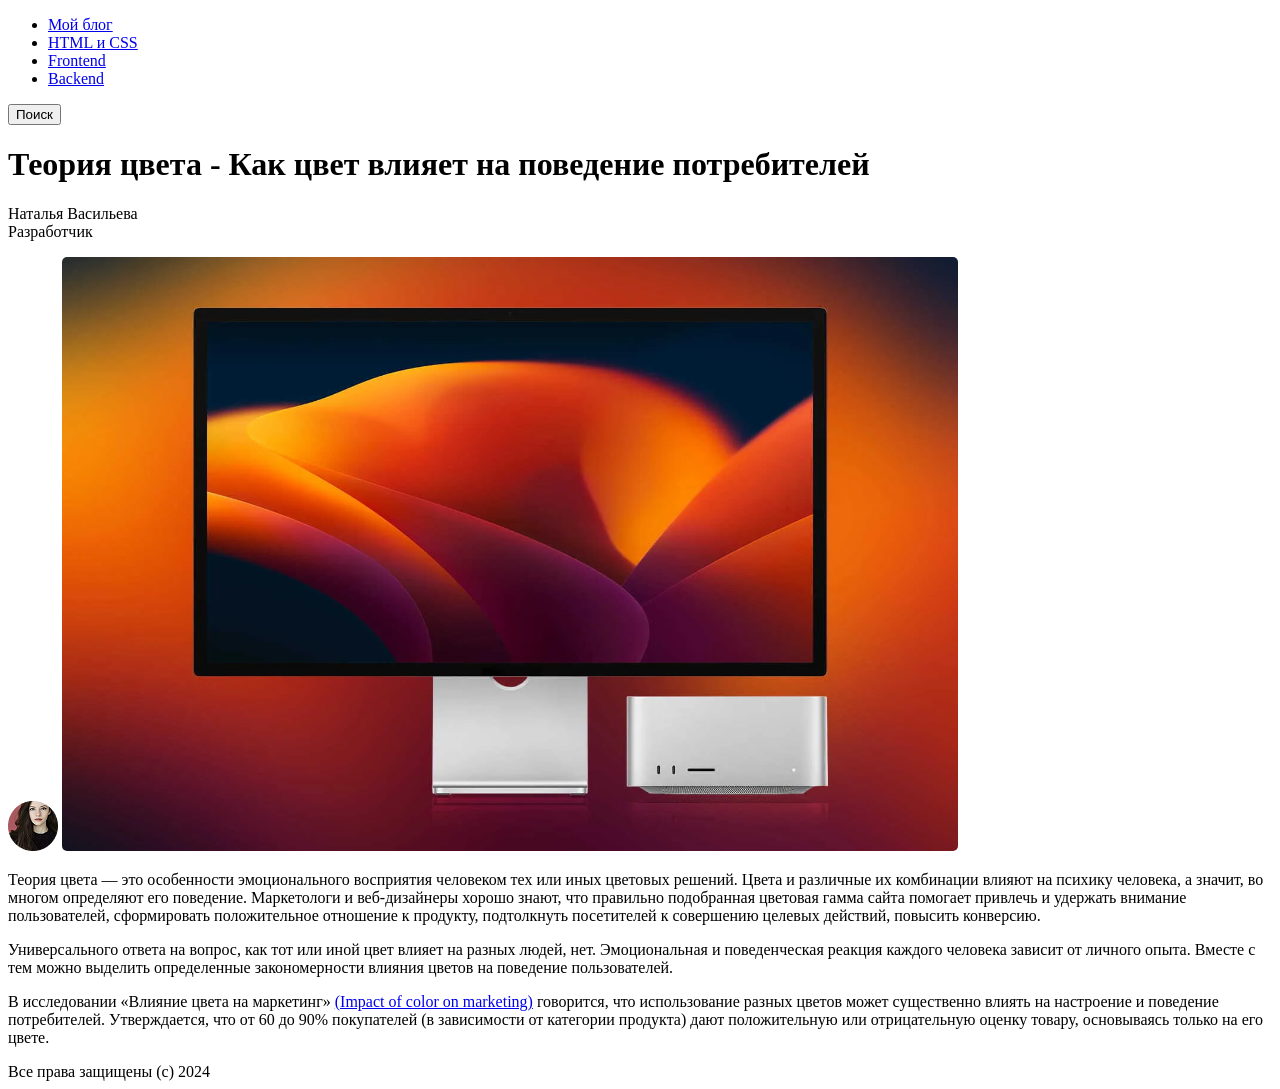
==== index.html @ 22375466 "Разбил текст на секции" ====
<!DOCTYPE html>
<html lang="en">
<head>
    <meta charset="UTF-8">
    <meta name="viewport" content="width=device-width, initial-scale=1.0">
    <title>Теория цвета</title>
</head>
<body>
  <header>
    <nav>
    <ul>
        <li><a href="#">Мой блог</a></li>
        <li><a href="#">HTML и CSS</a></li>
        <li><a href="#">Frontend</a></li>
        <li><a href="#">Backend</a></li> 
    </ul>
    </nav>
    </header>
    <button>Поиск</button>
    <main>
    <h1>Теория цвета - Как цвет влияет на поведение потребителей</h1> 
<p>
    <span class="author">Наталья Васильева</span><br>
    <span class="role">Разработчик</span>
</p>
<img src="./images/vasilieva.png" alt="Фото Натальи Васильевой">
<img src="./images/Rectangle 181.svg" alt="Изображение Rectangle 181">
<section>
<p>
    Теория цвета — это особенности эмоционального восприятия человеком тех или иных цветовых решений. Цвета и различные их
    комбинации влияют на психику человека, а значит, во многом определяют его поведение. Маркетологи и веб-дизайнеры хорошо
    знают, что правильно подобранная цветовая гамма сайта помогает привлечь и удержать внимание пользователей, сформировать
    положительное отношение к продукту, подтолкнуть посетителей к совершению целевых действий, повысить конверсию.
</p>
</section>
<section>
<p>
    Универсального ответа на вопрос, как тот или иной цвет влияет на разных людей, нет. Эмоциональная и поведенческая
    реакция каждого человека зависит от личного опыта. Вместе с тем можно выделить определенные закономерности влияния
    цветов на поведение пользователей.
</p>
</section>
<section>
<p>
    В исследовании «Влияние цвета на маркетинг» <a href="#">(Impact of color on marketing)</a> говорится, что использование разных цветов
    может существенно влиять на настроение и поведение потребителей. Утверждается, что от 60 до 90% покупателей (в
    зависимости от категории продукта) дают положительную или отрицательную оценку товару, основываясь только на его цвете.
</p>
</section>
</main>
<footer>
    Все права защищены (c) 2024
</footer>
</body>
</html>
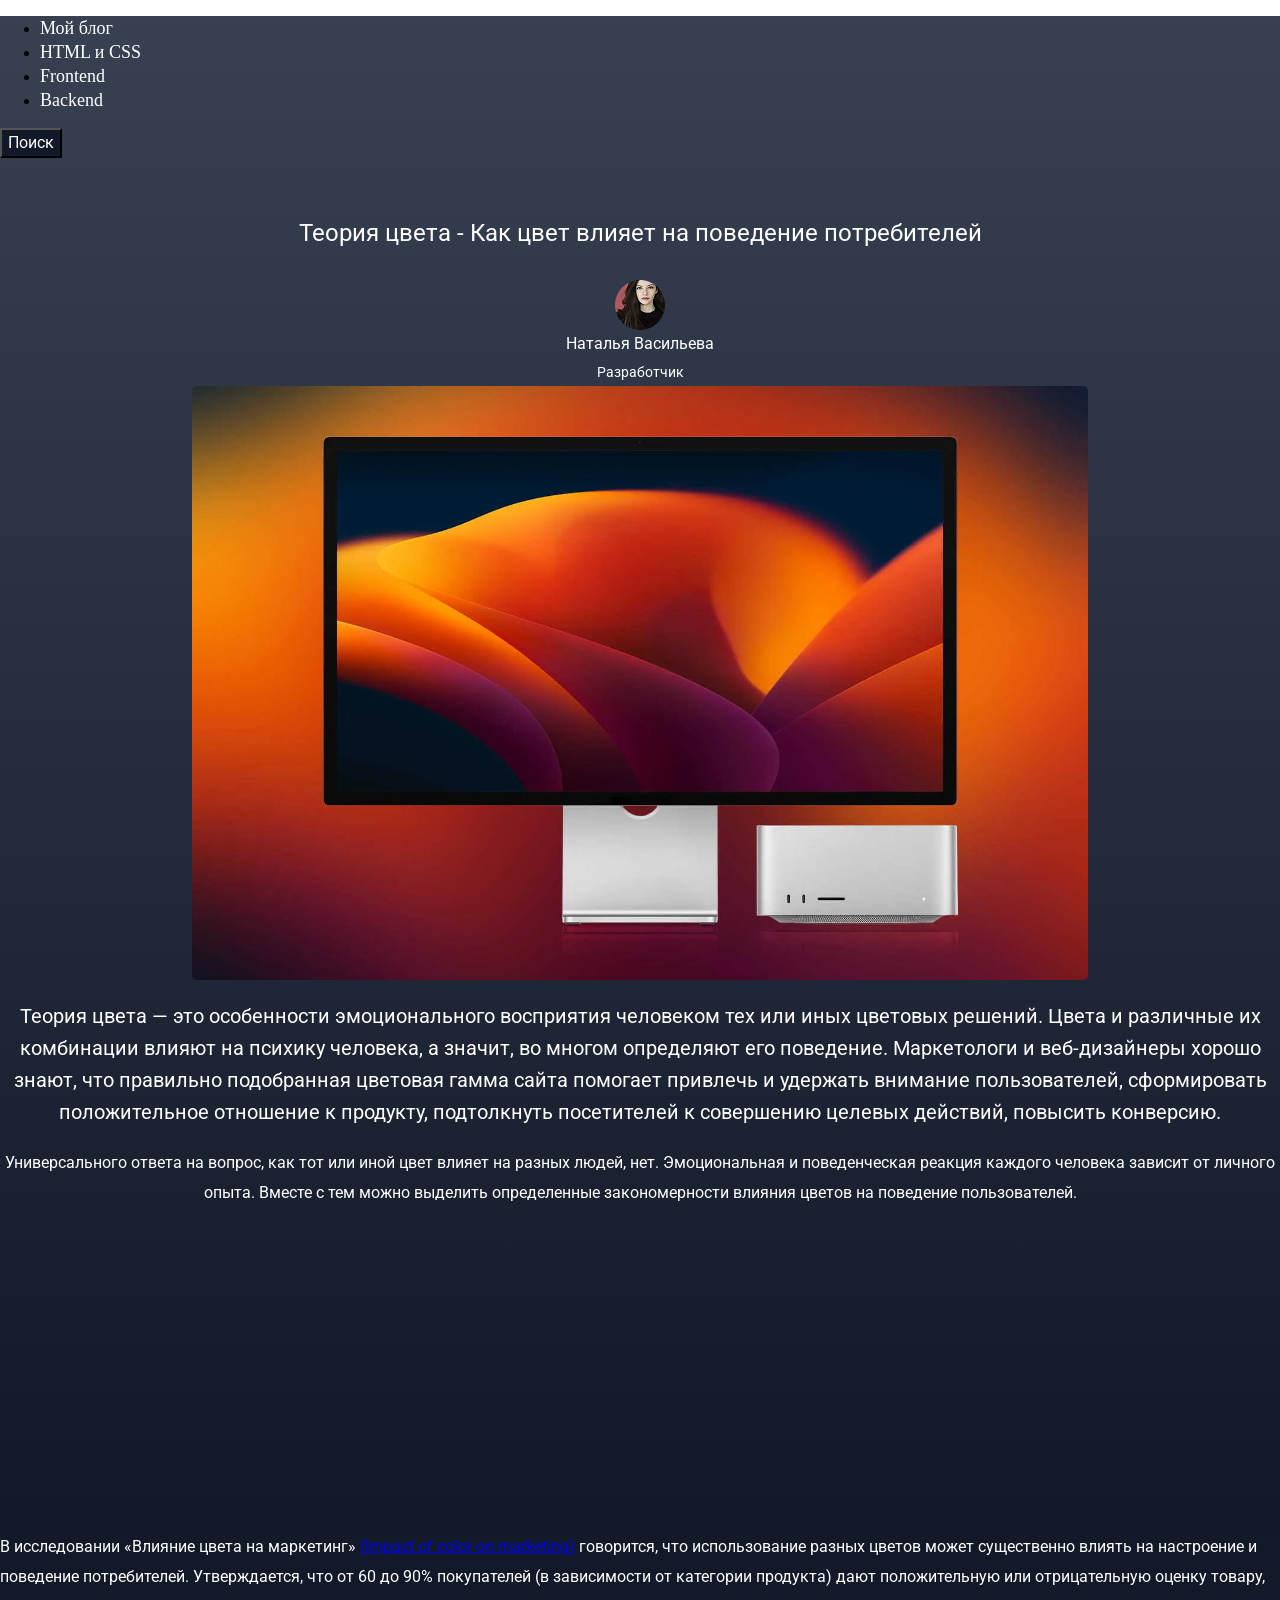
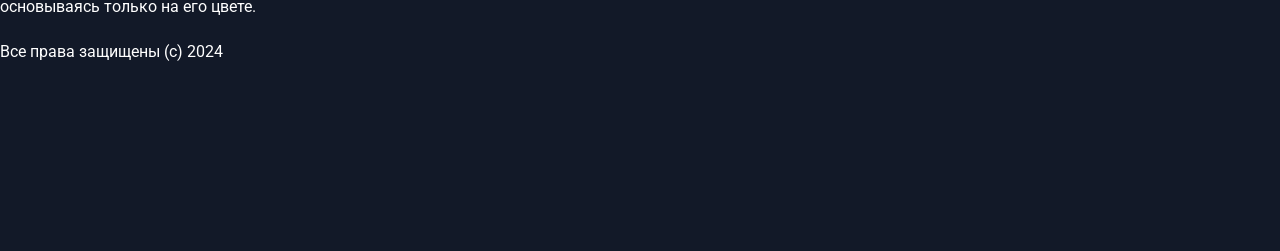
==== commit aff4e22f: "Финальная правка кода" ====
--- a/index.html
+++ b/index.html
@@ -1,12 +1,17 @@
-<!DOCTYPE html>
+ <!DOCTYPE html>
 <html lang="en">
 <head>
     <meta charset="UTF-8">
     <meta name="viewport" content="width=device-width, initial-scale=1.0">
+    <link rel="stylesheet" href="./styles/style.css" />
+    <link rel="preconnect" href="https://fonts.googleapis.com" />
+    <link rel="preconnect" href="https://fonts.gstatic.com" crossorigin />
+    <link href="https://fonts.googleapis.com/css2?family=Roboto:wght@400&display=swap" rel="stylesheet" />
     <title>Теория цвета</title>
 </head>
 <body>
-  <header>
+    <div class="top-block">
+    <header>
     <nav>
     <ul>
         <li><a href="#">Мой блог</a></li>
@@ -16,17 +21,20 @@
     </ul>
     </nav>
     </header>
-    <button>Поиск</button>
+    <button class="searchText">Поиск</button>
     <main>
-    <h1>Теория цвета - Как цвет влияет на поведение потребителей</h1> 
-<p>
-    <span class="author">Наталья Васильева</span><br>
-    <span class="role">Разработчик</span>
-</p>
-<img src="./images/vasilieva.png" alt="Фото Натальи Васильевой">
-<img src="./images/Rectangle 181.svg" alt="Изображение Rectangle 181">
-<section>
-<p>
+        <div class="title-wrap">
+        <h1 class="psychologyText">Теория цвета - Как цвет влияет на поведение потребителей</h1> 
+    <div class="author-block">
+    <img src="./images/vasilieva.png" alt="Фото Натальи Васильевой" class="author-photo">
+    <div class="author-info">
+        <span class="author">Наталья Васильева</span><br>
+        <span class="role">Разработчик</span>
+        <img src="./images/Rectangle 181.svg" alt="Изображение Rectangle 181">
+    </div>
+</div>
+    <section>
+<p class="heroText">
     Теория цвета — это особенности эмоционального восприятия человеком тех или иных цветовых решений. Цвета и различные их
     комбинации влияют на психику человека, а значит, во многом определяют его поведение. Маркетологи и веб-дизайнеры хорошо
     знают, что правильно подобранная цветовая гамма сайта помогает привлечь и удержать внимание пользователей, сформировать
@@ -34,22 +42,27 @@
 </p>
 </section>
 <section>
-<p>
+<p class="secondText">
     Универсального ответа на вопрос, как тот или иной цвет влияет на разных людей, нет. Эмоциональная и поведенческая
     реакция каждого человека зависит от личного опыта. Вместе с тем можно выделить определенные закономерности влияния
     цветов на поведение пользователей.
 </p>
 </section>
+</main>
+</div>
+<div class="bottom-block">
+<div class="bottom-block__content">
 <section>
-<p>
+    <p class="nextText">
     В исследовании «Влияние цвета на маркетинг» <a href="#">(Impact of color on marketing)</a> говорится, что использование разных цветов
     может существенно влиять на настроение и поведение потребителей. Утверждается, что от 60 до 90% покупателей (в
     зависимости от категории продукта) дают положительную или отрицательную оценку товару, основываясь только на его цвете.
 </p>
 </section>
-</main>
-<footer>
+<footer id="copyright">
     Все права защищены (c) 2024
-</footer>
+ </footer>
+</div>
+</div>
 </body>
 </html>
--- a/styles/style.css
+++ b/styles/style.css
@@ -0,0 +1,125 @@
+
+html,body {
+    margin: 0;
+    padding: 0;
+    box-sizing: border-box;
+}
+
+header a {
+    font-weight: 400;
+    font-size: 18px;
+    line-height: 24px;
+    color: #FFFFFF;
+    text-decoration: none;
+}
+
+.psychologyText {
+    font-family: 'Roboto', sans-serif;
+    font-weight: 400;
+    font-size: 24px;
+    line-height: 38px;
+    color: #fff;
+}
+
+.author-block {
+    margin-top: 28px;
+    
+    text-align: center;
+}
+
+.author-block img {
+    display: block;
+    margin: 0 auto;
+}
+
+.author {
+    font-family: 'Roboto', sans-serif;
+    font-weight: 400;
+    font-size: 16px;
+    line-height: 28px;
+    color: #FFFFFF;
+}
+
+.role {
+    font-family: 'Roboto', sans-serif;
+    font-weight: 400;
+    font-size: 14px;
+    line-height: 28px;
+    color: #FFFFFF;
+}
+
+.searchText {
+    font-family: 'Roboto', sans-serif;
+    font-weight: 400;
+    font-size: 16px;
+    line-height: 24px;
+    color: #FFFFFF;
+    background: #121928;
+}
+
+.title-wrap {
+        margin-top: 56px;
+        margin-bottom: 32px;
+        text-align: center;
+    }
+
+.top-block,.bottom-block {
+    width: 100%;
+    max-width: 1440px;
+    margin: 0 auto;
+}
+
+.top-block {
+    width: 100%;
+    max-width: 1440px;
+    height: 1516px;
+    position: relative;
+    margin: 0 auto;
+    background: linear-gradient(180deg, #374151 0%, #111827 100%);
+}
+
+.bottom-block {
+    background: #121928;
+    width: 100%;
+    max-width: 1440px;
+    height: 319px;
+    margin-top: -16px;       
+}
+
+.bottom-block__content {
+    max-width: 1440px;
+    margin: 0 auto;
+}
+  
+.heroText {
+    font-family: 'Roboto', sans-serif;
+    font-weight: 400;
+    font-size: 20px;
+    line-height: 32px;
+    color: #FFFFFF;
+}
+
+.secondText {
+    font-family: 'Roboto', sans-serif;
+    font-weight: 400;
+        font-size: 16px;
+    line-height: 30px;
+    color: #FFFFFF;
+}
+
+.nextText {
+    font-family: 'Roboto', sans-serif;
+    font-weight: 400;
+        font-size: 16px;
+    line-height: 30px;
+    color: #FFFFFF;
+}
+
+#copyright {
+    font-family: 'Roboto', sans-serif;
+    font-weight: 400;
+    
+    font-size: 16px;
+    line-height: 28px;
+    color: #FFFFFF;
+}
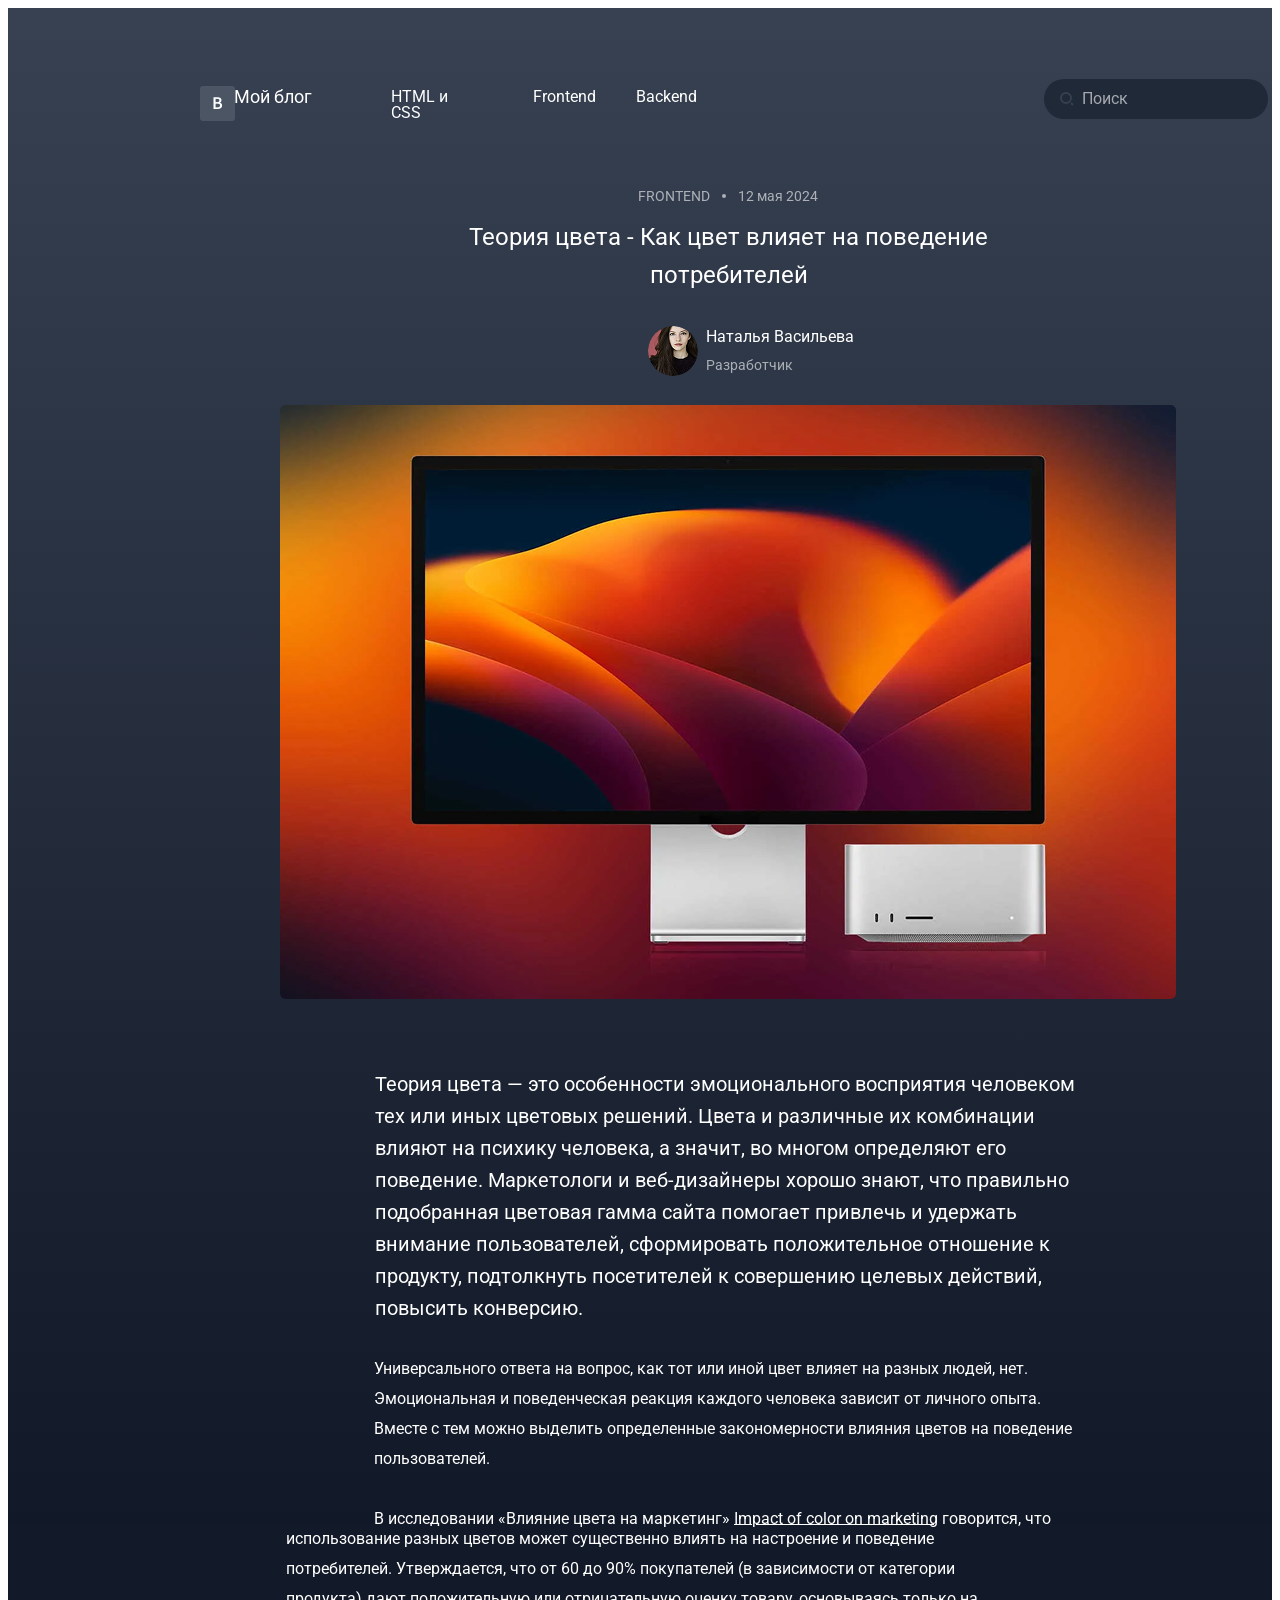
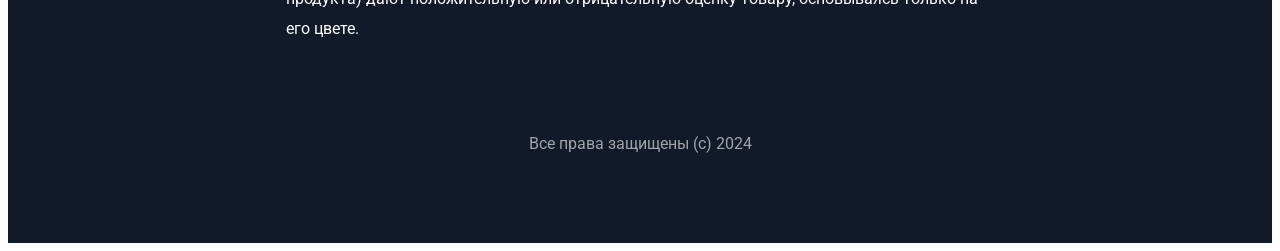
==== commit 0c749288: "Окончание" ====
--- a/index.html
+++ b/index.html
@@ -7,62 +7,78 @@
     <link rel="preconnect" href="https://fonts.googleapis.com" />
     <link rel="preconnect" href="https://fonts.gstatic.com" crossorigin />
     <link href="https://fonts.googleapis.com/css2?family=Roboto:wght@400&display=swap" rel="stylesheet" />
+    <link href="https://fonts.googleapis.com/css2?family=Source+Sans+Pro:wght@600&display=swap" rel="stylesheet">
     <title>Теория цвета</title>
 </head>
 <body>
     <div class="top-block">
     <header>
+<div class="rectangle">
+    <span class="letter">В</span>
+</div>
     <nav>
     <ul>
-        <li><a href="#">Мой блог</a></li>
-        <li><a href="#">HTML и CSS</a></li>
-        <li><a href="#">Frontend</a></li>
-        <li><a href="#">Backend</a></li> 
+        <li><a href="#" class="blog-title-1">Мой блог</a></li>
+        <!-- <li><a href="#">Мой блог</a></li> -->
+        <li><a href="#" class="blog-title-2">HTML и CSS</a></li>
+        <!-- <li><a href="#">HTML и CSS</a></li> -->      
+        <li><a href="#" class="blog-title-3">Frontend</a></li>
+        <!-- <li><a href="#">Frontend</a></li> -->
+        <li><a href="#" class="blog-title-4">Backend</a></li>
+        <!-- <li><a href="#">Backend</a></li> --> 
     </ul>
     </nav>
-    </header>
-    <button class="searchText">Поиск</button>
+    </header>       
+    <div class="search-wrapper">
+        <img src="data:image/svg+xml;utf8,<svg xmlns='http://www.w3.org/2000/svg' width='14' height='14' viewBox='0 0 14 14'><circle cx='6' cy='6' r='5' stroke='%23fff' stroke-width='2' fill='none'/><line x1='11' y1='11' x2='13' y2='13' stroke='%23fff' stroke-width='2'/></svg>"
+            class="search-icon" alt="Лупа" />
+        <input type="text" class="search-input" placeholder="Поиск" />
+    </div>
+<div class="frame-2">
+    <span class="frontend-label">FRONTEND</span>
+    <span class="divider-dot"></span>
+    <span class="post-date">12 мая 2024</span>
+</div>
     <main>
         <div class="title-wrap">
-        <h1 class="psychologyText">Теория цвета - Как цвет влияет на поведение потребителей</h1> 
-    <div class="author-block">
-    <img src="./images/vasilieva.png" alt="Фото Натальи Васильевой" class="author-photo">
-    <div class="author-info">
-        <span class="author">Наталья Васильева</span><br>
-        <span class="role">Разработчик</span>
-        <img src="./images/Rectangle 181.svg" alt="Изображение Rectangle 181">
-    </div>
-</div>
-    <section>
-<p class="heroText">
+            <div class="theoryText">
+                <h1 class="psychologyText">Теория цвета - Как цвет влияет на поведение потребителей</h1>
+            </div> 
+        <div class="author-block">
+            <img src="./images/image.png" alt="Аватар автора" class="author-avatar">
+            <div class="author-info">
+                <span class="author-name">Наталья Васильева</span>
+                <span class="author-role">Разработчик</span>
+            </div>
+        </div>
+        <img src="./images/slaid.png" alt="Описание изображения" class="main-slaid">           
+<div class="color-text">
     Теория цвета — это особенности эмоционального восприятия человеком тех или иных цветовых решений. Цвета и различные их
     комбинации влияют на психику человека, а значит, во многом определяют его поведение. Маркетологи и веб-дизайнеры хорошо
     знают, что правильно подобранная цветовая гамма сайта помогает привлечь и удержать внимание пользователей, сформировать
     положительное отношение к продукту, подтолкнуть посетителей к совершению целевых действий, повысить конверсию.
-</p>
-</section>
-<section>
-<p class="secondText">
+</div>
+<div class="answer-text">
     Универсального ответа на вопрос, как тот или иной цвет влияет на разных людей, нет. Эмоциональная и поведенческая
     реакция каждого человека зависит от личного опыта. Вместе с тем можно выделить определенные закономерности влияния
     цветов на поведение пользователей.
-</p>
-</section>
+    
+    <br><br>
+
+    В исследовании «Влияние цвета на маркетинг» 
+    <span class="underlined">Impact of color on marketing</span> говорится, что 
+    </div>
+    </div>
 </main>
 </div>
 <div class="bottom-block">
-<div class="bottom-block__content">
-<section>
-    <p class="nextText">
-    В исследовании «Влияние цвета на маркетинг» <a href="#">(Impact of color on marketing)</a> говорится, что использование разных цветов
-    может существенно влиять на настроение и поведение потребителей. Утверждается, что от 60 до 90% покупателей (в
-    зависимости от категории продукта) дают положительную или отрицательную оценку товару, основываясь только на его цвете.
-</p>
-</section>
+    <div class="bottom-block__content">
+    использование разных цветов может существенно влиять на настроение и поведение потребителей. 
+    Утверждается, что от 60 до 90% покупателей (в зависимости от категории продукта) дают 
+    положительную или отрицательную оценку товару, основываясь только на его цвете.
+</div>
 <footer id="copyright">
     Все права защищены (c) 2024
  </footer>
-</div>
-</div>
 </body>
 </html>
--- a/styles/style.css
+++ b/styles/style.css
@@ -1,8 +1,51 @@
-
-html,body {
-    margin: 0;
+*,
+*::before,
+*::after {
+    box-sizing: border-box;
+}
+
+.rectangle {
+    position: absolute;
+    top: 78px;
+    left: 192px;
+    width: 35px;
+    height: 35px;
+    background: #4b5563;
+    display: flex;
+    align-items: center;
+    justify-content: center;
+    border-radius: 3px;
+        }
+
+.rectangle .letter {
+    font-family: 'Source Sans Pro', Arial, sans-serif;
+    font-weight: 600;
+    font-size: 18px;
+    line-height: 1;
+    color: #FFFFFF;
+    letter-spacing: 0;
+}
+
+nav ul {
+    display: flex;
+    justify-content: flex-start;
+    align-items: flex-start;
+    list-style: none;
     padding: 0;
-    box-sizing: border-box;
+    margin: 0;
+    gap: 32px;
+    }
+
+nav li {
+    padding: 0;
+    margin: 0;
+}
+
+nav a {
+    text-decoration: none;
+    color: #fff;
+    font-size: 18px;
+    font-family: 'Roboto', sans-serif;
 }
 
 header a {
@@ -13,54 +56,225 @@
     text-decoration: none;
 }
 
+.blog-title-1 {
+    position: absolute;
+    top: 80px;
+    left: 226px;
+    width: 80px;
+    height: 21px;
+
+    font-family: 'Roboto', Arial, sans-serif;
+    font-weight: 400;
+    font-size: 18px;
+    line-height: 1;
+    letter-spacing: 0;
+    color: #fff;
+    }
+
+.blog-title-2 {
+    position: absolute;
+    top: 81px;
+    left: 383px;
+    width: 90px;
+    height: 19px;
+
+    font-family: 'Roboto', Arial, sans-serif;
+    font-weight: 400;
+    font-size: 16px;
+    line-height: 1;
+    letter-spacing: 0;
+    color: #fff;
+    }
+
+.blog-title-3 {
+    position: absolute;
+    top: 81px;
+    left: 525px;
+    width: 64px;
+    height: 19px;
+
+    font-family: 'Roboto', Arial, sans-serif;
+    font-weight: 400;
+    font-size: 16px;
+    line-height: 1;
+    letter-spacing: 0;
+    color: #fff;
+    }
+
+.blog-title-4 {
+    position: absolute;
+    top: 81px;
+    left: 628px;
+    width: 62px;
+    height: 19px;
+
+    font-family: 'Roboto', Arial, sans-serif;
+    font-weight: 400;
+    font-size: 16px;
+    line-height: 1;
+    letter-spacing: 0;
+    color: #fff;
+    }
+
+.search-wrapper {
+    position: absolute;
+    width: 224px;
+    height: 40px;
+    top: 71px;
+    left: 1036px;
+}
+
+.search-input {
+    width: 100%;
+    height: 100%;
+    border: none;
+    border-radius: 100px;
+    background: #1F2937;
+    color: #fff;
+    font-size: 16px;
+    padding-left: 38px;
+    padding-right: 0;
+    padding-top: 0;
+    padding-bottom: 0;
+    outline: none;
+}
+.search-input::placeholder {
+    font-family: 'Roboto', Arial, sans-serif;
+    font-weight: 400;
+    font-size: 16px;
+    line-height: 1;
+    color: rgba(255, 255, 255, 0.6); 
+    opacity: 1;   
+}
+
+.search-icon {
+    position: absolute;
+    left: 16px;
+    top: 50%;
+    transform: translateY(-50%);
+    width: 14px;
+    height: 14px;
+    opacity: 0.1;
+    pointer-events: none;
+}
+
+.frame-2 {
+    position: absolute;
+    top: 180px;
+    left: 630px;
+    display: flex;
+    align-items: center;
+    gap: 12px;
+    height: 16px;
+}
+
+.frontend-label,
+.post-date {
+    font-family: 'Roboto', Arial, sans-serif;
+    font-weight: 400;
+    font-size: 14px;
+    line-height: 1;
+    color: rgba(255, 255, 255, 0.6);
+    letter-spacing: 0;
+    }
+
+.divider-dot {
+    width: 4px;
+    height: 4px;
+    background: rgba(255, 255, 255, 0.6);
+    border-radius: 100px;
+    display: inline-block;
+}
+
+.theoryText {
+    position: absolute;
+    top: 210px;
+    left: 458px;
+    width: 525px;
+    height: 76px;
+    display: flex;
+    align-items: center;
+    justify-content: center;
+    }
+
 .psychologyText {
     font-family: 'Roboto', sans-serif;
     font-weight: 400;
     font-size: 24px;
     line-height: 38px;
-    color: #fff;
-}
-
-.author-block {
-    margin-top: 28px;
-    
+    letter-spacing: 0;
+    color: #fff;
+    margin: 0;
     text-align: center;
-}
-
-.author-block img {
+    }
+
+  .author-block {
+      position: absolute;
+      top: 316px;
+      left: 640px;
+      width: 214px;
+      height: 53px;
+      display: flex;
+      align-items: center;
+      gap: 8px;
+     }
+
+  .author-avatar {
+      width: 50px;
+      height: 50px;
+      border-radius: 50%;
+      object-fit: cover;
+  }
+
+  .author-info {
+      display: flex;
+      flex-direction: column;
+      justify-content: center;
+      height: 100%;
+      text-align: left;
+        }
+  
+  .author-name {
+      font-family: 'Roboto', Arial, sans-serif;
+      font-weight: 400;
+      font-size: 16px;
+      line-height: 28px;
+      letter-spacing: 0;
+      color: #fff;
+      height: 28px;
+      margin-bottom: 0;
+      margin-top: 0;
+      display: block;
+  }
+
+  .author-role {
+      font-family: 'Roboto', Arial, sans-serif;
+      font-weight: 400;
+      font-size: 14px;
+      line-height: 28px;
+      letter-spacing: 0;
+      color: rgba(255, 255, 255, 0.6);
+      height: 28px;
+      margin-bottom: 0;
+      margin-top: 0;
+      display: block;
+  }
+
+.main-slaid {
+    position: absolute;
+    top: 397px;
+    left: 272px;
+    width: 896px;
+    height: 594px;
+    border-radius: 5px;
+    object-fit: cover;
     display: block;
-    margin: 0 auto;
-}
-
-.author {
-    font-family: 'Roboto', sans-serif;
-    font-weight: 400;
-    font-size: 16px;
-    line-height: 28px;
-    color: #FFFFFF;
-}
-
-.role {
-    font-family: 'Roboto', sans-serif;
-    font-weight: 400;
-    font-size: 14px;
-    line-height: 28px;
-    color: #FFFFFF;
-}
-
-.searchText {
-    font-family: 'Roboto', sans-serif;
-    font-weight: 400;
-    font-size: 16px;
-    line-height: 24px;
-    color: #FFFFFF;
-    background: #121928;
 }
 
 .title-wrap {
-        margin-top: 56px;
-        margin-bottom: 32px;
-        text-align: center;
+    margin-top: 56px;
+    margin-bottom: 32px;
+    text-align: center;
     }
 
 .top-block,.bottom-block {
@@ -76,50 +290,108 @@
     position: relative;
     margin: 0 auto;
     background: linear-gradient(180deg, #374151 0%, #111827 100%);
-}
+    
+}
+
+
+
+/* .nextText {
+    font-family: 'Roboto', sans-serif;
+    font-weight: 400;
+    font-size: 16px;
+    line-height: 30px;
+    color: #FFFFFF;
+} */
+  
+.color-text {
+    position: absolute;
+    top: 1060px;
+    left: 367px;
+    width: 708px;
+    height: 101px;
+    font-family: 'Roboto', Arial, sans-serif;
+    font-weight: 400;
+    font-size: 20px;
+    line-height: 32px;
+    letter-spacing: 0;
+    color: #fff;
+    margin: 0;
+    text-align: left;
+    }
+
+.answer-text {
+    position: absolute;
+    top: 1346px;
+    left: 366px;
+    width: 708px;
+    height: 281px;
+    font-family: 'Roboto', Arial, sans-serif;
+    font-weight: 400;
+    font-size: 16px;
+    line-height: 30px;
+    letter-spacing: 0;
+    color: #fff;
+    margin: 0;
+    text-align: left;
+}
+
+.underlined {
+    text-decoration: underline;
+    text-decoration-color: #fff;
+    text-decoration-thickness: 1px;
+    text-decoration-style: solid;
+    text-underline-offset: 0px;
+    }
+
 
 .bottom-block {
     background: #121928;
     width: 100%;
     max-width: 1440px;
     height: 319px;
-    margin-top: -16px;       
-}
+    margin: 0 auto;
+    /* Убери display: flex или оставь только для justify-content: center */
+    
+}
+
+
+
+
 
 .bottom-block__content {
-    max-width: 1440px;
+    max-width: 708px;
     margin: 0 auto;
-}
-  
-.heroText {
-    font-family: 'Roboto', sans-serif;
-    font-weight: 400;
-    font-size: 20px;
-    line-height: 32px;
-    color: #FFFFFF;
-}
-
-.secondText {
-    font-family: 'Roboto', sans-serif;
-    font-weight: 400;
-        font-size: 16px;
+    color: #fff;
+    font-family: 'Roboto', Arial, sans-serif;
+    font-weight: 400;
+    font-size: 16px;
     line-height: 30px;
-    color: #FFFFFF;
-}
-
-.nextText {
-    font-family: 'Roboto', sans-serif;
-    font-weight: 400;
-        font-size: 16px;
-    line-height: 30px;
-    color: #FFFFFF;
+    letter-spacing: 0;
+    /* если строго по макету */
+    text-align: left;
+    /* если нужно выравнивание по левому краю */
 }
 
 #copyright {
-    font-family: 'Roboto', sans-serif;
-    font-weight: 400;
-    
+    position: absolute;
+    top: 1730px;
+    /* выровнять по макету */
+    left: 50%;
+    width: 226px;
+    height: 28px;
+    transform: translateX(-50%);
+    font-family: 'Roboto', Arial, sans-serif;
+    font-weight: 400;
     font-size: 16px;
     line-height: 28px;
-    color: #FFFFFF;
-}+    letter-spacing: 0;
+    color: rgba(255, 255, 255, 0.6);
+    text-align: center;
+    margin: 0;
+    padding: 0;
+}
+
+
+
+
+
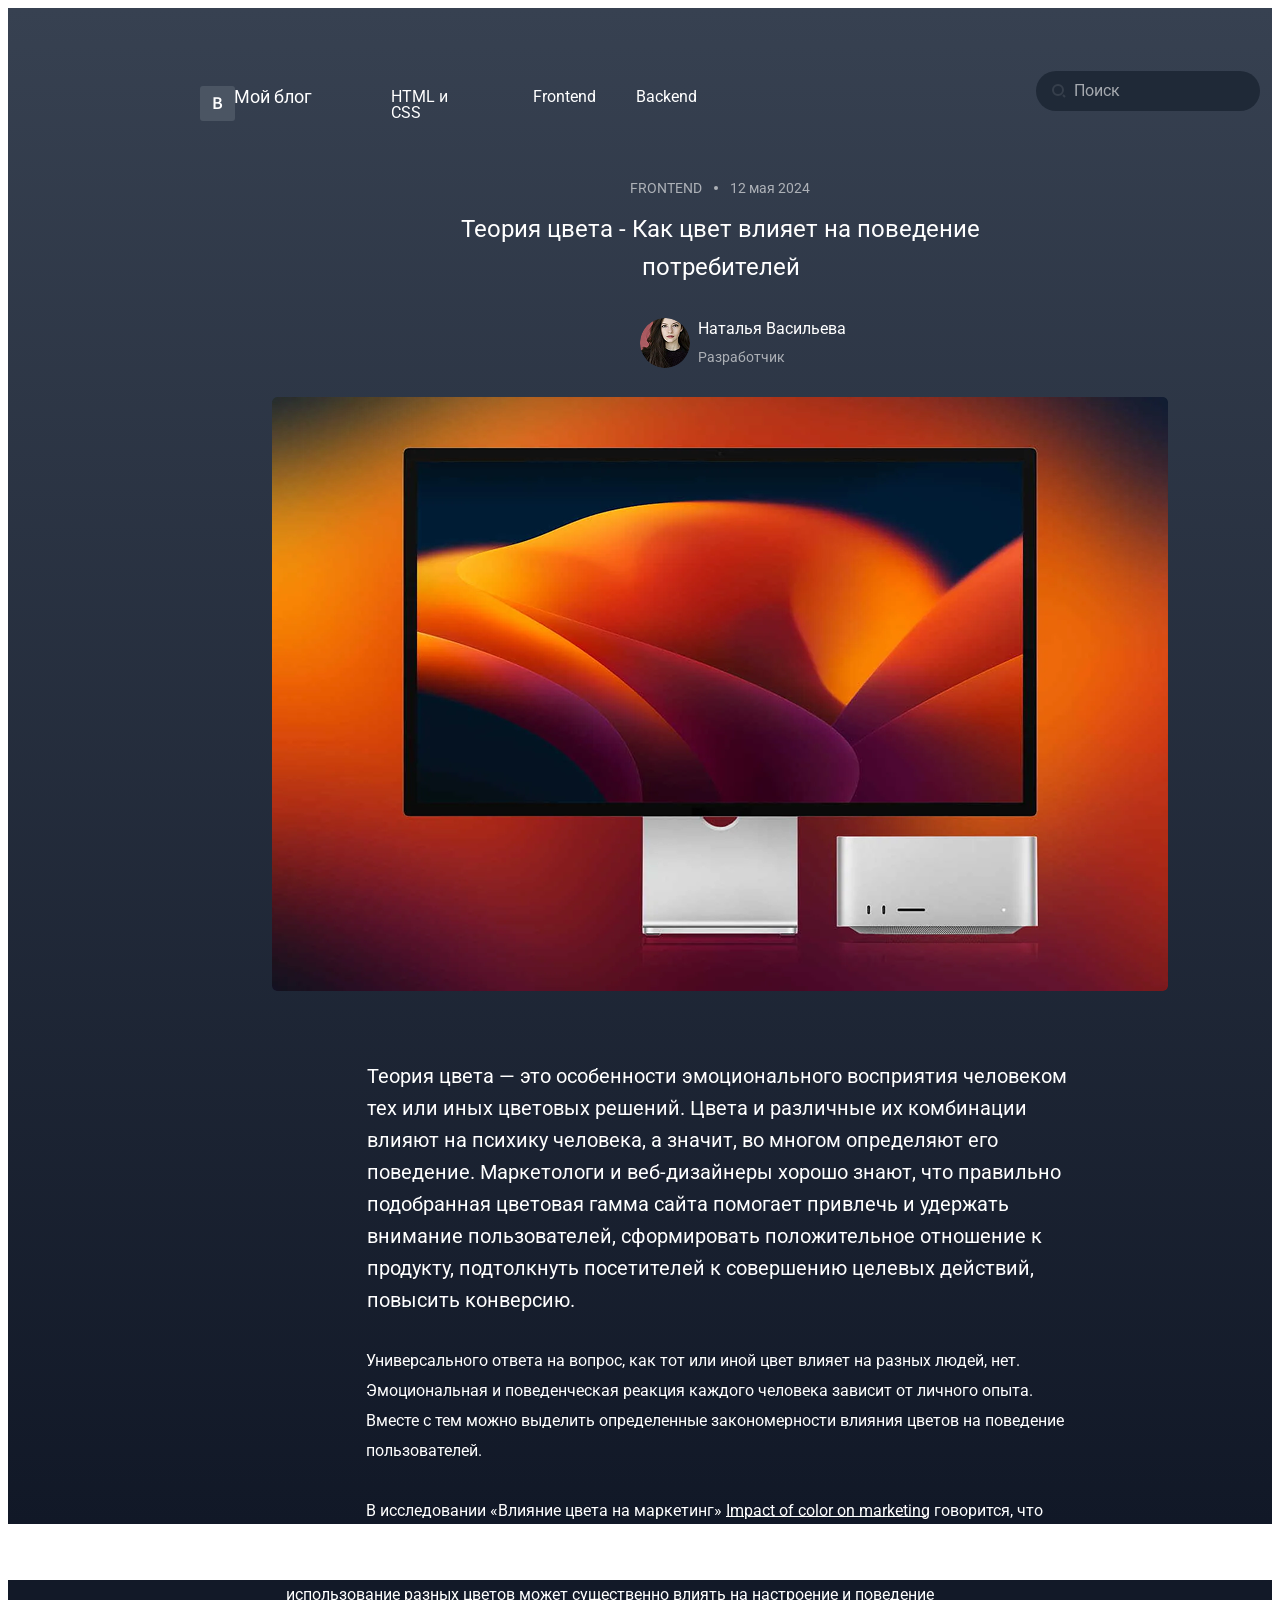
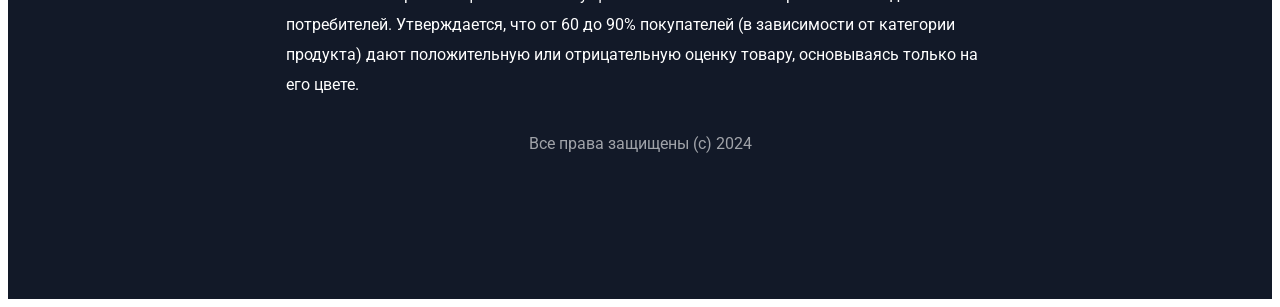
==== commit c3a1a85e: "Внес исправления" ====
--- a/index.html
+++ b/index.html
@@ -11,7 +11,27 @@
     <title>Теория цвета</title>
 </head>
 <body>
+    
     <div class="top-block">
+        <header>
+            <div class="header-row">
+                <div class="rectangle">
+                    <span class="letter">В</span>
+                </div>
+                <nav>
+                    <ul>
+                        <li><a href="#" class="blog-title-1">Мой блог</a></li>
+                        <li><a href="#" class="blog-title-2">HTML и CSS</a></li>
+                        <li><a href="#" class="blog-title-3">Frontend</a></li>
+                        <li><a href="#" class="blog-title-4">Backend</a></li>
+                    </ul>
+                </nav>
+            </div>
+        </header>
+    </div>
+    
+    
+    <!-- <div class="top-block">
     <header>
 <div class="rectangle">
     <span class="letter">В</span>
@@ -19,16 +39,16 @@
     <nav>
     <ul>
         <li><a href="#" class="blog-title-1">Мой блог</a></li>
-        <!-- <li><a href="#">Мой блог</a></li> -->
+        
         <li><a href="#" class="blog-title-2">HTML и CSS</a></li>
-        <!-- <li><a href="#">HTML и CSS</a></li> -->      
+        
         <li><a href="#" class="blog-title-3">Frontend</a></li>
-        <!-- <li><a href="#">Frontend</a></li> -->
+        
         <li><a href="#" class="blog-title-4">Backend</a></li>
-        <!-- <li><a href="#">Backend</a></li> --> 
+        
     </ul>
     </nav>
-    </header>       
+    </header> -->       
     <div class="search-wrapper">
         <img src="data:image/svg+xml;utf8,<svg xmlns='http://www.w3.org/2000/svg' width='14' height='14' viewBox='0 0 14 14'><circle cx='6' cy='6' r='5' stroke='%23fff' stroke-width='2' fill='none'/><line x1='11' y1='11' x2='13' y2='13' stroke='%23fff' stroke-width='2'/></svg>"
             class="search-icon" alt="Лупа" />
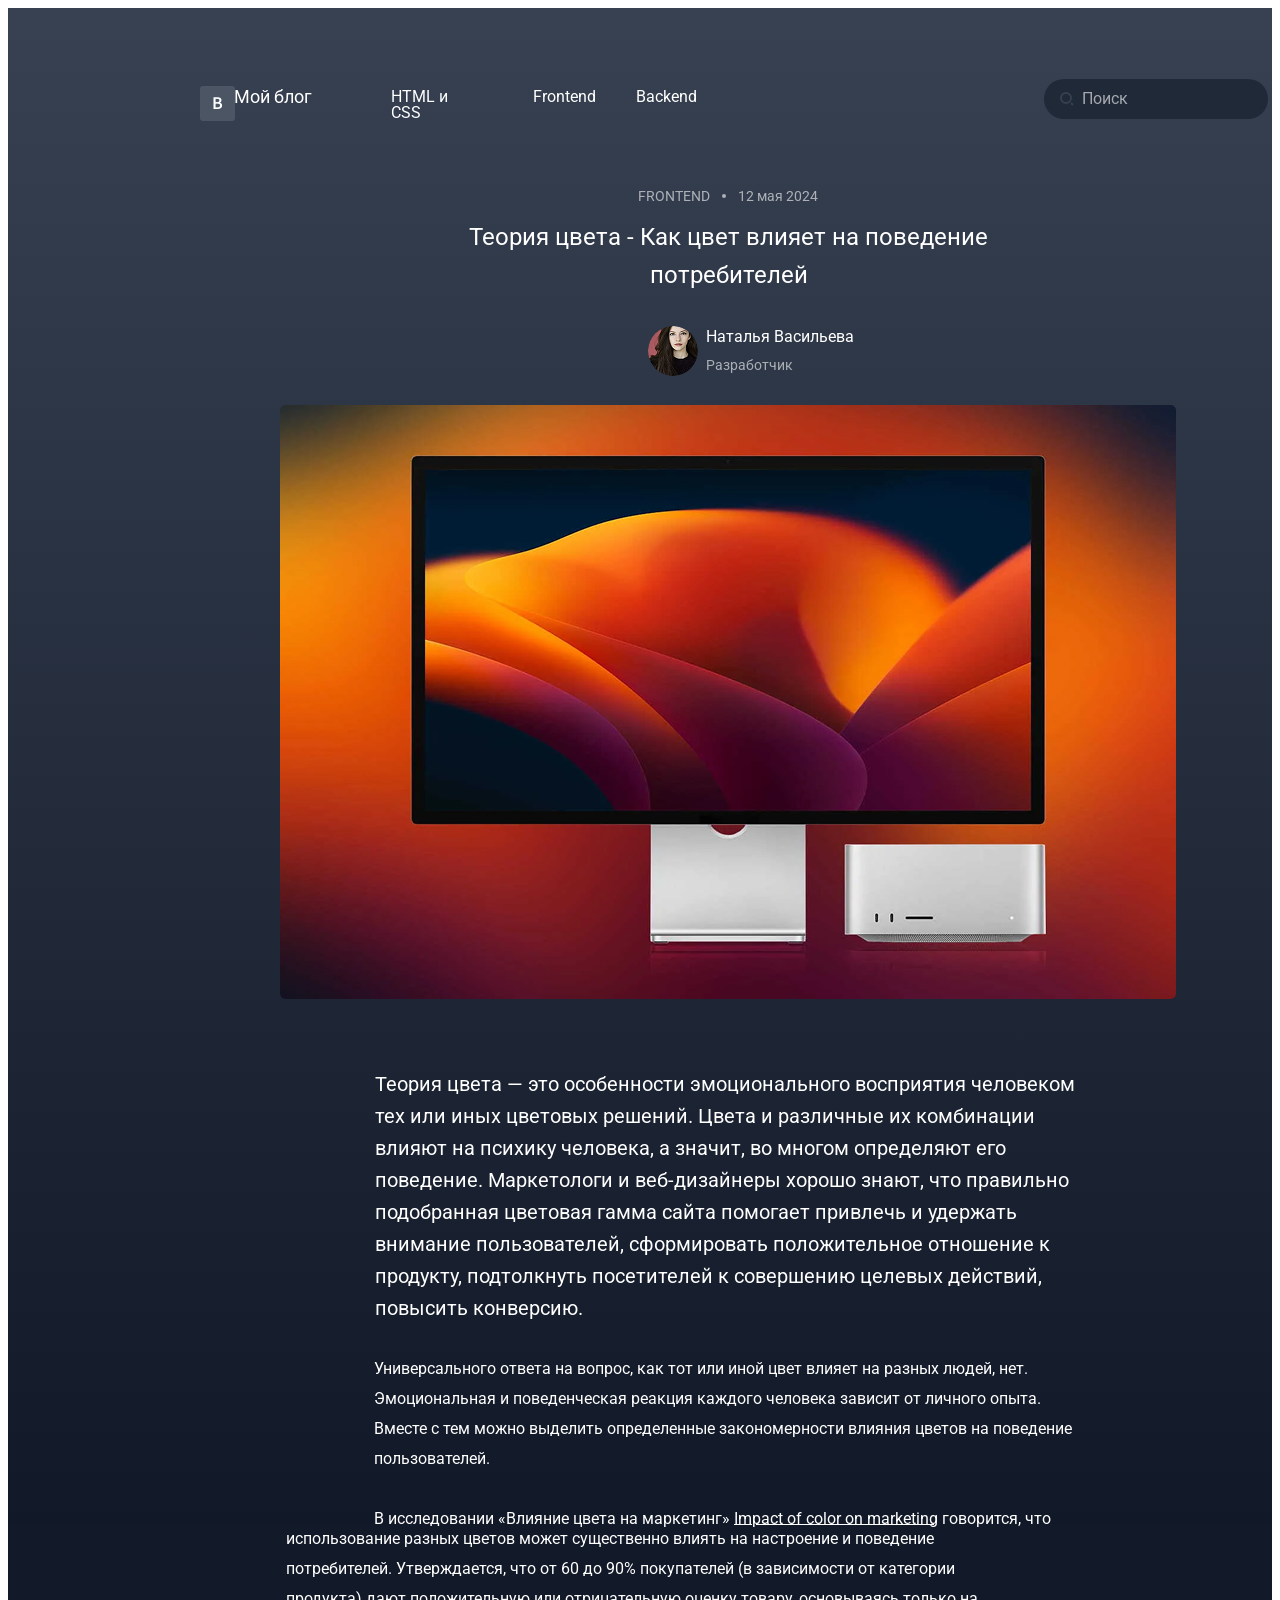
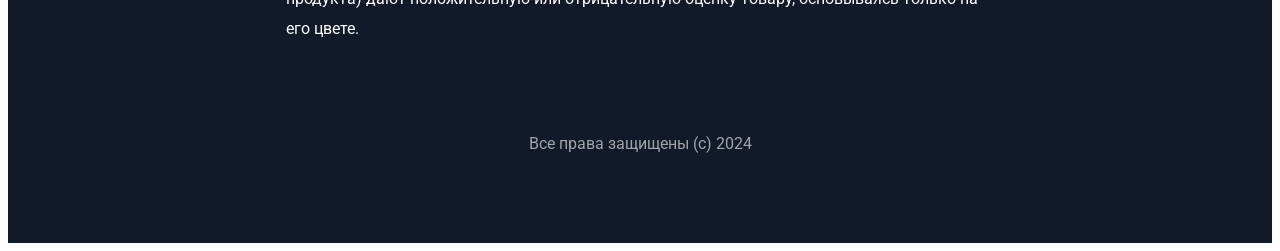
==== commit 1bb3cdcb: "Корректировка кода" ====
--- a/index.html
+++ b/index.html
@@ -11,27 +11,7 @@
     <title>Теория цвета</title>
 </head>
 <body>
-    
     <div class="top-block">
-        <header>
-            <div class="header-row">
-                <div class="rectangle">
-                    <span class="letter">В</span>
-                </div>
-                <nav>
-                    <ul>
-                        <li><a href="#" class="blog-title-1">Мой блог</a></li>
-                        <li><a href="#" class="blog-title-2">HTML и CSS</a></li>
-                        <li><a href="#" class="blog-title-3">Frontend</a></li>
-                        <li><a href="#" class="blog-title-4">Backend</a></li>
-                    </ul>
-                </nav>
-            </div>
-        </header>
-    </div>
-    
-    
-    <!-- <div class="top-block">
     <header>
 <div class="rectangle">
     <span class="letter">В</span>
@@ -48,7 +28,7 @@
         
     </ul>
     </nav>
-    </header> -->       
+    </header>       
     <div class="search-wrapper">
         <img src="data:image/svg+xml;utf8,<svg xmlns='http://www.w3.org/2000/svg' width='14' height='14' viewBox='0 0 14 14'><circle cx='6' cy='6' r='5' stroke='%23fff' stroke-width='2' fill='none'/><line x1='11' y1='11' x2='13' y2='13' stroke='%23fff' stroke-width='2'/></svg>"
             class="search-icon" alt="Лупа" />
